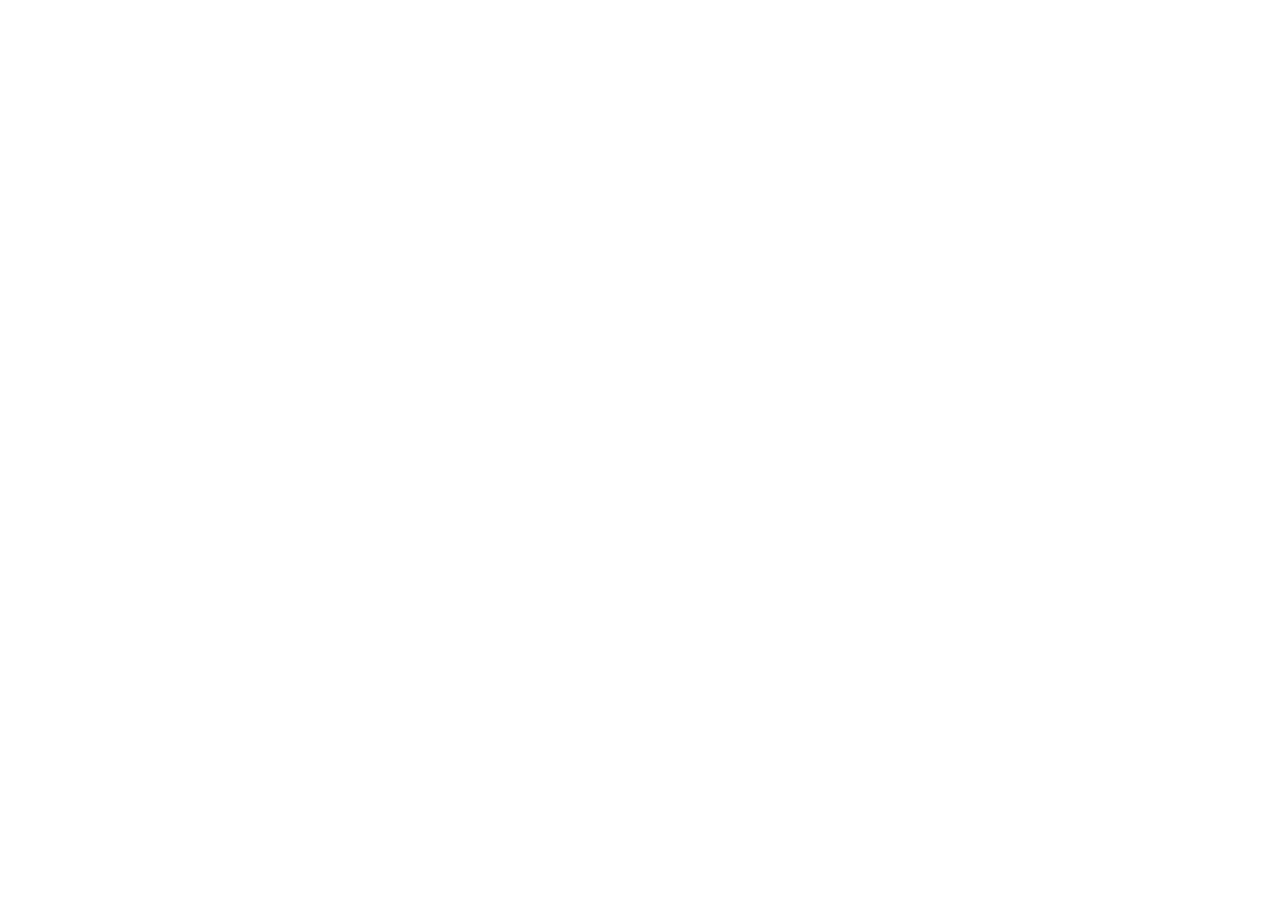
==== index.html @ 341cfa6c "Update sign-in page" ====
<!doctype html>
<html lang="en">
<head>
  <meta charset="utf-8">
  <meta name="viewport" content="width=device-width, initial-scale=1">
  <title>StockShift — Sign in</title>
  <link rel="stylesheet" href="styles.css">
  <link rel="stylesheet" href="login.css">
</head>
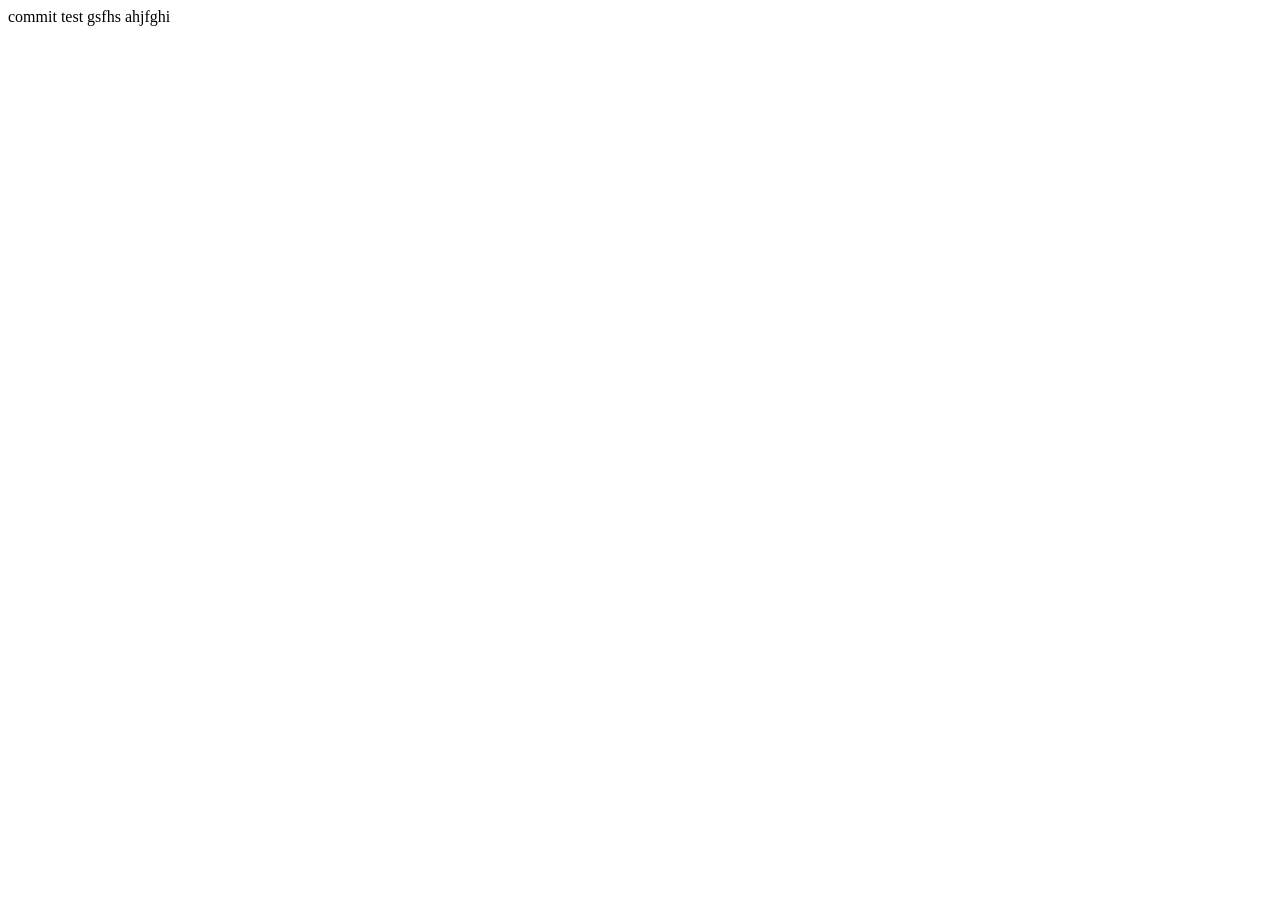
==== commit d7416297: "test" ====
--- a/index.html
+++ b/index.html
@@ -6,4 +6,7 @@
   <title>StockShift — Sign in</title>
   <link rel="stylesheet" href="styles.css">
   <link rel="stylesheet" href="login.css">
-</head>+</head>
+commit test 
+gsfhs
+ahjfghi
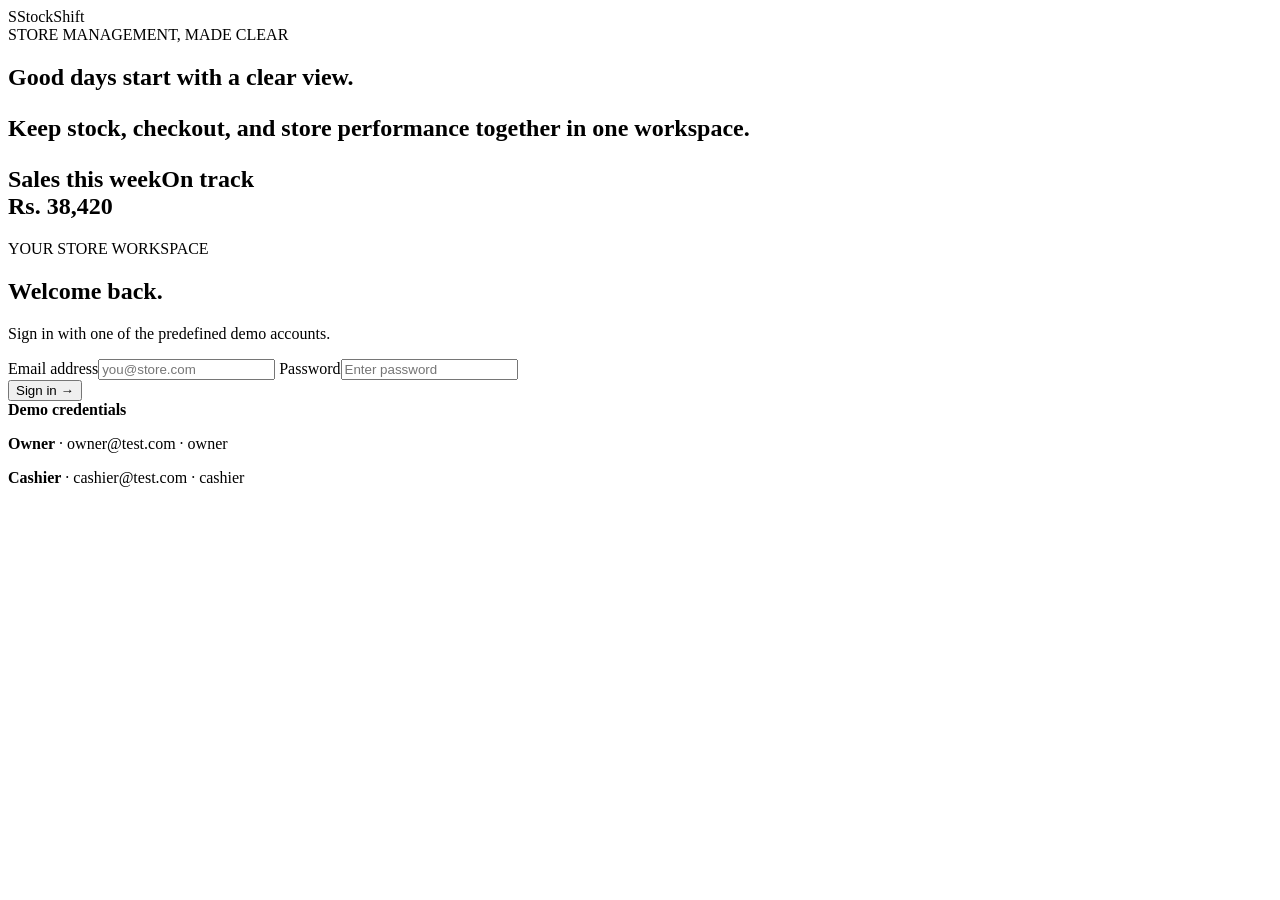
==== commit 8dbe8253: "Add initial HTML structure for login page" ====
--- a/index.html
+++ b/index.html
@@ -7,6 +7,44 @@
   <link rel="stylesheet" href="styles.css">
   <link rel="stylesheet" href="login.css">
 </head>
-commit test 
-gsfhs
-ahjfghi+<body>
+  <main class="login-page">
+    <aside class="login-aside">
+      <div class="brand"><span class="brand-mark">S</span>StockShift</div>
+      <div class="aside-copy">
+        <span class="eyebrow">STORE MANAGEMENT, MADE CLEAR</span>
+        <h1>Good days start with a clear view.</1>
+        <p>Keep stock, checkout, and store performance together in one workspace.</p>
+        <div class="demo-preview">
+          <div class="preview-head"><span>Sales this week</span><span class="status">On track</span></div>
+          <div class="preview-value">Rs. 38,420</div>
+          <div class="preview-bars">
+            <i style="height:34%"></i><i style="height:48%"></i><i style="height:42%"></i>
+            <i style="height:65%"></i><i style="height:56%"></i><i style="height:82%"></i><i style="height:100%"></i>
+          </div>
+        </div>
+      </div>
+    </aside>
+    <section class="login-main">
+      <div class="login-box">
+        <span class="eyebrow">YOUR STORE WORKSPACE</span>
+        <h2>Welcome back.</h2>
+        <p>Sign in with one of the predefined demo accounts.</p>
+        <form class="login-form" id="login-form">
+          <label class="field">Email address<input id="email" type="email" placeholder="you@store.com" required></label>
+          <label class="field">Password<input id="password" type="password" placeholder="Enter password" required></label>
+          <div class="login-error" id="login-error"></div>
+          <button class="button primary" type="submit">Sign in →</button>
+        </form>
+        <div class="demo-accounts">
+          <strong>Demo credentials</strong>
+          <p><b>Owner</b> · owner@test.com · owner</p>
+          <p><b>Cashier</b> · cashier@test.com · cashier</p>
+        </div>
+      </div>
+    </section>
+  </main>
+  <script src="demo-data.js?v=2"></script>
+  <script src="login.js"></script>
+</body>
+</html>
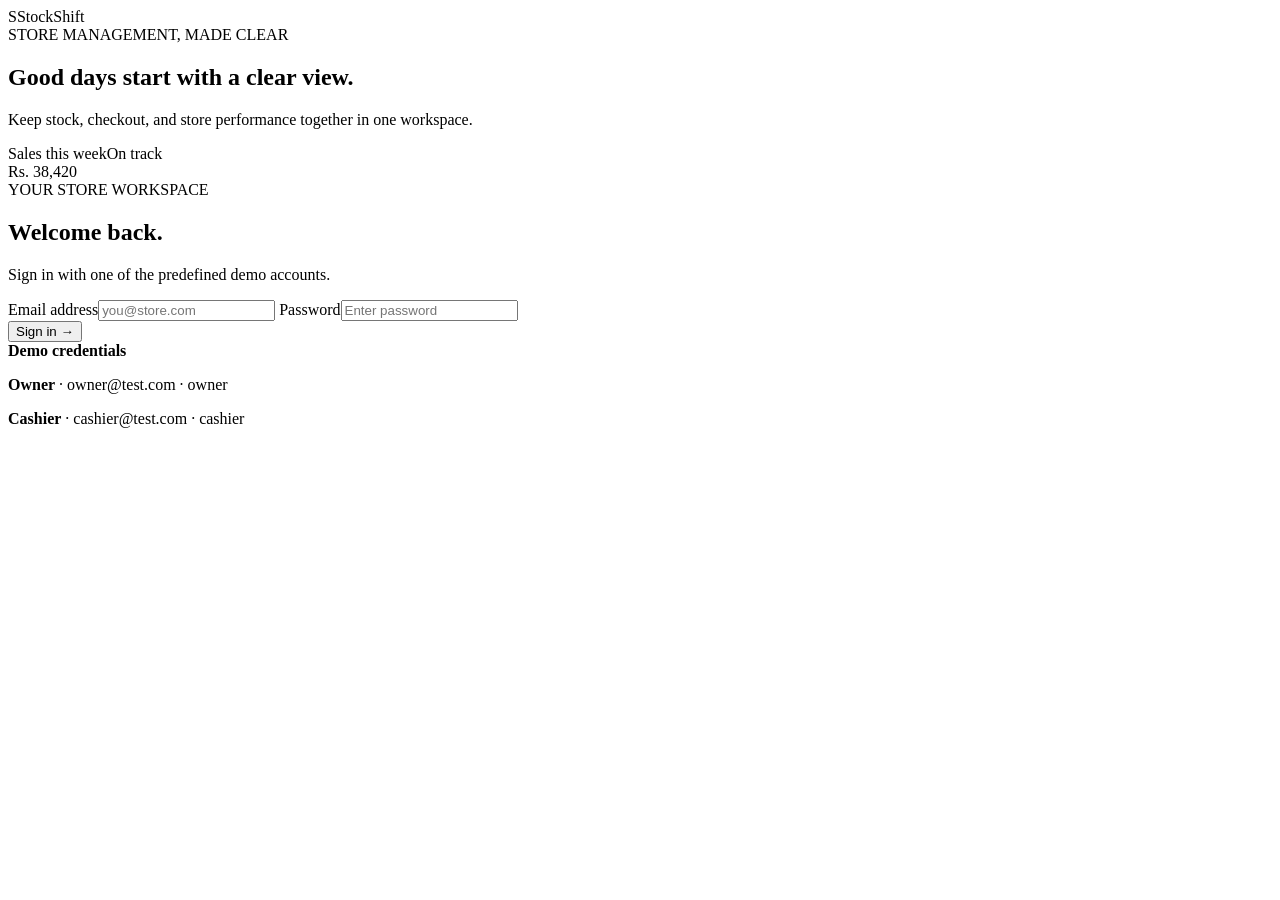
==== commit 98fa5514: "Fix closing tag for h1 element in index.html" ====
--- a/index.html
+++ b/index.html
@@ -13,7 +13,7 @@
       <div class="brand"><span class="brand-mark">S</span>StockShift</div>
       <div class="aside-copy">
         <span class="eyebrow">STORE MANAGEMENT, MADE CLEAR</span>
-        <h1>Good days start with a clear view.</1>
+        <h1>Good days start with a clear view.</h1>
         <p>Keep stock, checkout, and store performance together in one workspace.</p>
         <div class="demo-preview">
           <div class="preview-head"><span>Sales this week</span><span class="status">On track</span></div>
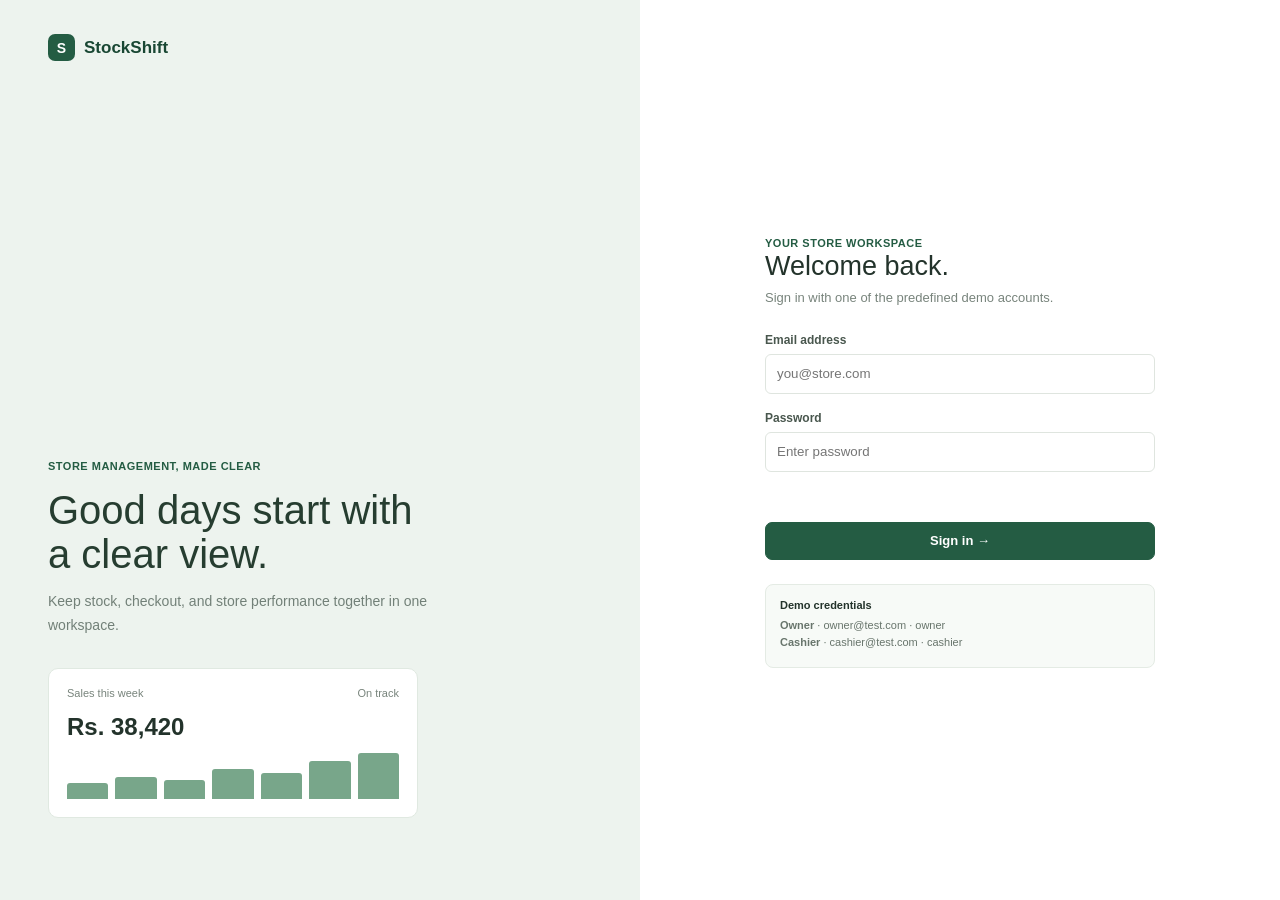
==== commit 9ec8ecad: "debug" ====
--- a/index.html
+++ b/index.html
@@ -4,7 +4,7 @@
   <meta charset="utf-8">
   <meta name="viewport" content="width=device-width, initial-scale=1">
   <title>StockShift — Sign in</title>
-  <link rel="stylesheet" href="styles.css">
+  <link rel="stylesheet" href="style.css">
   <link rel="stylesheet" href="login.css">
 </head>
 <body>
--- a/style.css
+++ b/style.css
@@ -0,0 +1,152 @@
+* { box-sizing: border-box; }
+body {
+  margin: 0;
+  font-family: Arial;
+  color: #23332b;
+  background-color: #f5f7f4;
+}
+button, input, select, textarea { font-family: inherit; }
+button { cursor: pointer; }
+.hidden { display: none !important; }
+.eyebrow {
+  color: #245c43;
+  font-size: 11px;
+  font-weight: bold;
+  letter-spacing: 0.5px;
+}
+.button {
+  display: inline-flex;
+  align-items: center;
+  justify-content: center;
+  gap: 8px;
+  min-height: 38px;
+  padding: 0 14px;
+  border: 1px solid #e5e9e5;
+  border-radius: 7px;
+  background: #ffffff;
+  color: #23332b;
+  font-size: 13px;
+  font-weight: 600;
+}
+.button:hover { border-color: #b6c8ba; background: #f9fbf9; }
+.button.primary { border-color: #245c43; background: #245c43; color: #ffffff; }
+.button.primary:hover { background: #194733; }
+.button.small { min-height: 30px; padding: 0 10px; font-size: 12px; }
+.field {
+  display: grid;
+  gap: 7px;
+  color: #49574e;
+  font-size: 12px;
+  font-weight: 600;
+}
+.field input, .field select, .field textarea {
+  width: 100%;
+  padding: 8px 11px;
+  border: 1px solid #dfe5df;
+  border-radius: 6px;
+  background: #ffffff;
+  color: #23332b;
+}
+.field input, .field select { height: 40px; }
+.brand {
+  display: inline-flex;
+  align-items: center;
+  gap: 9px;
+  color: #194733;
+  font-size: 17px;
+  font-weight: 700;
+}
+.brand-mark {
+  display: grid;
+  place-items: center;
+  width: 27px;
+  height: 27px;
+  border-radius: 7px;
+  background: #245c43;
+  color: #ffffff;
+  font-size: 14px;
+}
+.sidebar {
+  position: fixed;
+  top: 0; left: 0; bottom: 0;
+  width: 220px;
+  display: flex;
+  flex-direction: column;
+  padding: 22px 14px;
+  border-right: 1px solid #e5e9e5;
+  background: #ffffff;
+}
+.sidebar .brand { padding: 0 8px 26px; }
+.nav-label { padding: 12px 10px 7px; color: #9aa49c; font-size: 10px; font-weight: 700; text-transform: uppercase; }
+.nav-list { display: grid; gap: 4px; }
+.nav-link {
+  display: flex;
+  align-items: center;
+  gap: 11px;
+  min-height: 37px;
+  padding: 0 10px;
+  border-radius: 6px;
+  color: #657269;
+  font-size: 13px;
+  text-decoration: none;
+}
+.nav-link:hover, .nav-link.active { background: #edf3ee; color: #194733; }
+.sidebar-bottom { margin-top: auto; padding-top: 12px; border-top: 1px solid #e5e9e5; }
+.user-mini { display: flex; align-items: center; gap: 9px; }
+.avatar {
+  display: grid; place-items: center;
+  width: 31px; height: 31px;
+  border-radius: 50%;
+  background: #e9f1eb; color: #245c43;
+  font-size: 11px; font-weight: 700;
+}
+.user-mini strong { display: block; font-size: 11px; }
+.user-mini small { display: block; margin-top: 3px; color: #78847c; font-size: 10px; }
+.main-area { min-height: 100vh; margin-left: 220px; }
+.topbar {
+  position: sticky; top: 0; z-index: 2;
+  display: flex; align-items: center; justify-content: space-between;
+  height: 62px; padding: 0 32px;
+  border-bottom: 1px solid #e5e9e5;
+  background: #ffffff;
+}
+.crumb { color: #839087; font-size: 12px; }
+.top-actions { display: flex; align-items: center; gap: 13px; }
+.page-content { max-width: 1370px; margin: 0 auto; padding: 30px 32px 48px; }
+.page-heading { display: flex; align-items: flex-start; justify-content: space-between; gap: 18px; margin-bottom: 22px; }
+.page-heading h1 { margin: 0 0 7px; font-size: 25px; font-weight: 500; }
+.page-heading p { margin: 0; color: #78847c; font-size: 12px; }
+.heading-actions { display: flex; gap: 8px; }
+.panel { padding: 18px; border: 1px solid #e5e9e5; border-radius: 9px; background: #ffffff; }
+.panel-head { display: flex; align-items: flex-start; justify-content: space-between; gap: 12px; margin-bottom: 18px; }
+.panel-head h2 { margin: 0 0 5px; font-size: 14px; font-weight: 600; }
+.panel-head p { margin: 0; color: #78847c; font-size: 11px; }
+.table-wrap { overflow-x: auto; }
+.data-table { width: 100%; border-collapse: collapse; text-align: left; }
+.data-table th { padding: 10px 9px; border-bottom: 1px solid #e5e9e5; color: #89948d; font-size: 10px; }
+.data-table td { padding: 12px 9px; border-bottom: 1px solid #edf0ed; color: #4a584e; font-size: 11px; }
+.data-table td:first-child { color: #23332b; font-weight: 600; }
+.section-gap { margin-top: 16px; }
+.search-input { width: 240px; height: 36px; padding: 0 10px; border: 1px solid #e5e9e5; border-radius: 6px; font-size: 12px; }
+.tag { display: inline-flex; border-radius: 20px; padding: 4px 8px; background: #eff4ef; color: #50705a; font-size: 10px; }
+.tag.warning { background: #fbf3e7; color: #946521; }
+.tag.red { background: #fbefed; color: #a64e46; }
+.toast { position: fixed; right: 24px; bottom: 24px; z-index: 5; padding: 12px 16px; border-radius: 7px; background: #233d2e; color: #ffffff; font-size: 12px; }
+.empty-state { padding: 32px 12px; color: #78847c; font-size: 12px; text-align: center; }
+.shift-notice { display: flex; align-items: center; justify-content: space-between; margin-bottom: 16px; font-size: 12px; }
+.shift-form { display: grid; max-width: 460px; gap: 14px; }
+.shift-metrics { display: grid; grid-template-columns: repeat(4, 1fr); gap: 10px; margin-bottom: 18px; }
+.shift-metrics > div, .shift-summary > span { display: grid; gap: 8px; padding: 13px; border: 1px solid #e5e9e5; border-radius: 7px; color: #78847c; font-size: 11px; }
+.shift-metrics strong, .shift-summary strong { color: #23332b; font-size: 16px; }
+.shift-actions { display: flex; justify-content: flex-end; gap: 8px; }
+.shift-summary { display: grid; grid-template-columns: repeat(3, 1fr); gap: 10px; }
+.shift-difference.over { color: #477a55; }
+.shift-difference.short { color: #b64b42; }
+@media (max-width: 650px) {
+  .sidebar { position: static; width: 100%; border-right: 0; border-bottom: 1px solid #e5e9e5; }
+  .nav-label, .sidebar-bottom { display: none; }
+  .nav-list { grid-template-columns: repeat(3, 1fr); }
+  .main-area { margin-left: 0; }
+  .shift-metrics, .shift-summary { grid-template-columns: 1fr; }
+  .search-input { width: 100%; }
+}
--- a/login.css
+++ b/login.css
@@ -0,0 +1,25 @@
+.login-page { display: grid; grid-template-columns: 1fr 1fr; min-height: 100vh; background: #ffffff; }
+.login-aside { display: flex; flex-direction: column; justify-content: space-between; padding: 34px 48px; background: #edf3ee; }
+.aside-copy { max-width: 390px; padding: 48px 0; }
+.aside-copy h1 { margin: 14px 0; color: #263d30; font-size: 40px; font-weight: 500; line-height: 1.1; }
+.aside-copy p { color: #728078; font-size: 14px; line-height: 1.7; }
+.demo-preview { max-width: 370px; margin-top: 30px; padding: 18px; border: 1px solid #e0e9e1; border-radius: 10px; background: #ffffff; }
+.preview-head { display: flex; justify-content: space-between; color: #78847c; font-size: 11px; }
+.preview-value { margin: 14px 0 12px; font-size: 24px; font-weight: 600; }
+.preview-bars { display: flex; height: 46px; align-items: flex-end; gap: 7px; }
+.preview-bars i { flex: 1; border-radius: 3px 3px 0 0; background: #78a68a; }
+.login-foot { color: #87938a; font-size: 11px; }
+.login-main { display: grid; place-items: center; padding: 40px 24px; }
+.login-box { width: 100%; max-width: 390px; }
+.login-box h2 { margin: 0 0 8px; font-size: 27px; font-weight: 500; }
+.login-box > p { margin: 0 0 28px; color: #78847c; font-size: 13px; }
+.login-form { display: grid; gap: 17px; }
+.login-form .button { width: 100%; }
+.demo-accounts { margin-top: 24px; padding: 14px; border: 1px solid #e4ebe4; border-radius: 8px; background: #f7faf7; }
+.demo-accounts strong { display: block; margin-bottom: 8px; font-size: 11px; }
+.demo-accounts p { margin: 5px 0; color: #68756c; font-size: 11px; }
+.login-error { min-height: 16px; color: #b64b42; font-size: 12px; }
+@media (max-width: 650px) {
+  .login-page { grid-template-columns: 1fr; }
+  .aside-copy p, .demo-preview, .login-foot { display: none; }
+}
